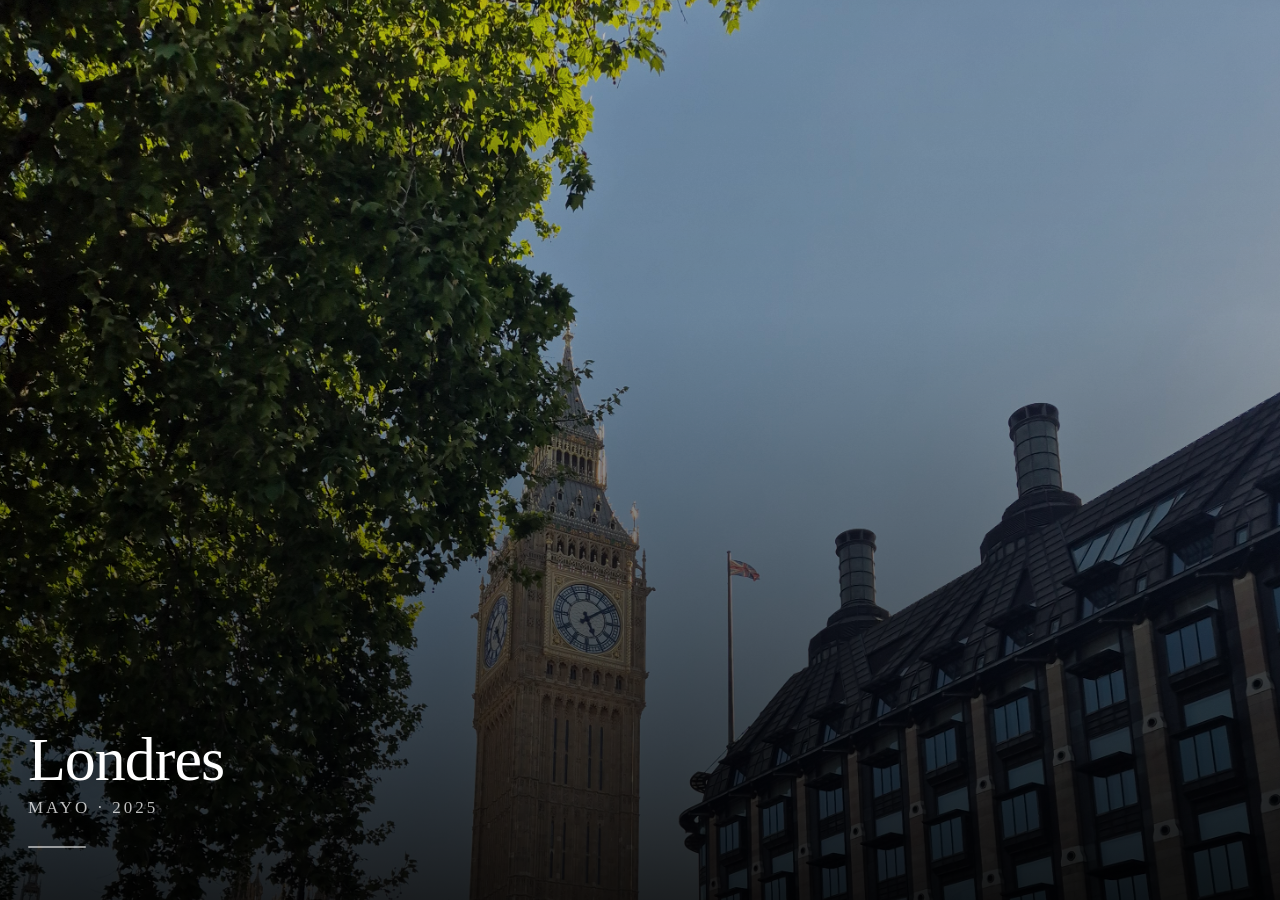
==== index.html @ ebcf185a "002" ====
<!DOCTYPE html>
<html lang="es">
<head>
    <meta charset="UTF-8">
    <meta name="viewport" content="width=device-width, initial-scale=1.0">
    <title>Atlas Memories</title>

    <link rel="stylesheet" href="style.css">

<meta name="theme-color" content="#000000">
<meta name="color-scheme" content="dark">
<meta name="apple-mobile-web-app-capable" content="yes">
<meta name="apple-mobile-web-app-status-bar-style" content="black-translucent">
</head>
<body>

    <main id="app">

        <section id="cover">

            <img id="cover-image"
                 src="cities/london/cover.jpg"
                 alt="Londres">

            <div id="overlay">

                <h1>Londres</h1>

                <p>MAYO · 2025</p>

            </div>

        </section>

    </main>

<script src="app.js"></script>

</body>
</html>
---- style.css ----
@import url('https://fonts.googleapis.com/css2?family=Manrope:wght@300;400;600&display=swap');

*{
    margin:0;
    padding:0;
    box-sizing:border-box;
    -webkit-tap-highlight-color:transparent;
}

html,
body{

    width:100%;
    height:100%;

    margin:0;
    padding:0;

    background:#000 !important;

    color-scheme:dark;

    overflow:hidden;

}
body{
    color:#fff;
}

#app{
    width:100%;
    height:100vh;
}

#cover{
    position:relative;
    width:100%;
    height:100%;
    overflow:hidden;
    background:#000;
}

#cover-image{
    position:absolute;
    inset:0;

    width:100%;
    height:100%;

    object-fit:cover;
    object-position:center top;

    filter:
        brightness(.72)
        contrast(1.08)
        saturate(.92);

    transform:scale(1.03);
}

#overlay{

    position:absolute;
    inset:0;

    display:flex;
    flex-direction:column;
    justify-content:flex-end;

    padding:
        0
        28px
        calc(env(safe-area-inset-bottom,0px) + 52px)
        28px;

    background:
    linear-gradient(
        to top,
        rgba(0,0,0,.82) 0%,
        rgba(0,0,0,.35) 40%,
        rgba(0,0,0,.08) 65%,
        rgba(0,0,0,0) 100%
    );
}

h1{

    font-size:clamp(40px,9vw,62px);

    font-weight:300;

    letter-spacing:-1px;

    line-height:1;

    margin-bottom:8px;

    text-shadow:0 2px 18px rgba(0,0,0,.35);

}

p{

    font-size:17px;

    font-weight:400;

    letter-spacing:3px;

    text-transform:uppercase;

    color:rgba(255,255,255,.75);

}

#overlay::after{

    content:"";

    width:58px;

    height:2px;

    margin-top:28px;

    background:rgba(255,255,255,.55);

    border-radius:50px;

}
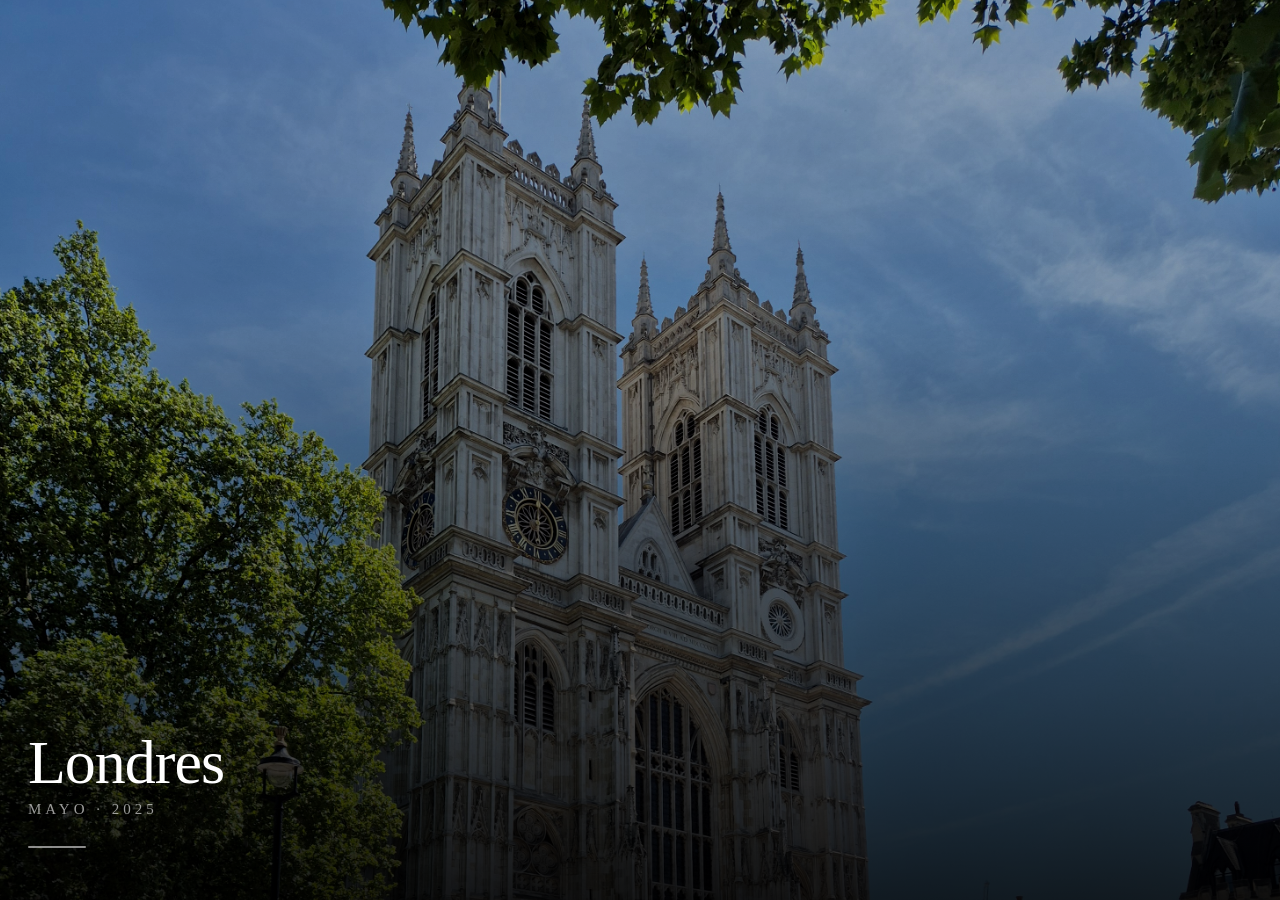
==== commit 08224216: "0.3" ====
--- a/index.html
+++ b/index.html
@@ -18,9 +18,9 @@
 
         <section id="cover">
 
-            <img id="cover-image"
-                 src="cities/london/cover.jpg"
-                 alt="Londres">
+           <img id="cover-image"
+     src=""
+     alt="Londres">
 
             <div id="overlay">
 
@@ -32,6 +32,9 @@
 
         </section>
 
+<section id="gallery">
+
+</section>
     </main>
 
 <script src="app.js"></script>
--- a/style.css
+++ b/style.css
@@ -127,4 +127,124 @@
 
     border-radius:50px;
 
+}
+
+/* ===========================
+   ANIMACIONES
+=========================== */
+
+#cover-image{
+    animation: fotoEntrada 900ms ease-out;
+}
+
+#overlay h1{
+
+    opacity:0;
+    transform:translateY(18px);
+
+    animation:
+        tituloEntrada .8s cubic-bezier(.22,.61,.36,1) forwards;
+
+    animation-delay:1.2s;
+
+}
+
+#overlay p{
+
+    font-size:15px;
+    letter-spacing:4px;
+    text-transform:uppercase;
+    font-weight:400;
+
+    color:#ffffff;
+
+    opacity:0;
+
+    animation:fechaEntrada 1s ease forwards;
+    animation-delay:2.3s;
+
+}
+
+@keyframes fotoEntrada{
+
+    from{
+
+        opacity:0;
+        transform:scale(1.08);
+
+    }
+
+    to{
+
+        opacity:1;
+        transform:scale(1.03);
+
+    }
+
+}
+
+@keyframes tituloEntrada{
+
+    from{
+
+        opacity:0;
+        transform:translateY(18px);
+
+    }
+
+    to{
+
+        opacity:1;
+        transform:translateY(0);
+
+    }
+
+}
+
+@keyframes fechaEntrada{
+
+    from{
+        opacity:0;
+    }
+
+    to{
+        opacity:.60;
+    }
+
+}
+
+#photo1{
+
+    position:absolute;
+    inset:0;
+
+    background:#000;
+
+    transform:translateY(100%);
+
+    transition:transform .7s cubic-bezier(.22,.61,.36,1);
+
+}
+
+#photo1 img{
+
+    width:100%;
+    height:100%;
+
+    object-fit:cover;
+
+}
+
+body.open #cover{
+
+    transform:translateY(-100%);
+
+    transition:transform .7s cubic-bezier(.22,.61,.36,1);
+
+}
+
+body.open #photo1{
+
+    transform:translateY(0);
+
 }
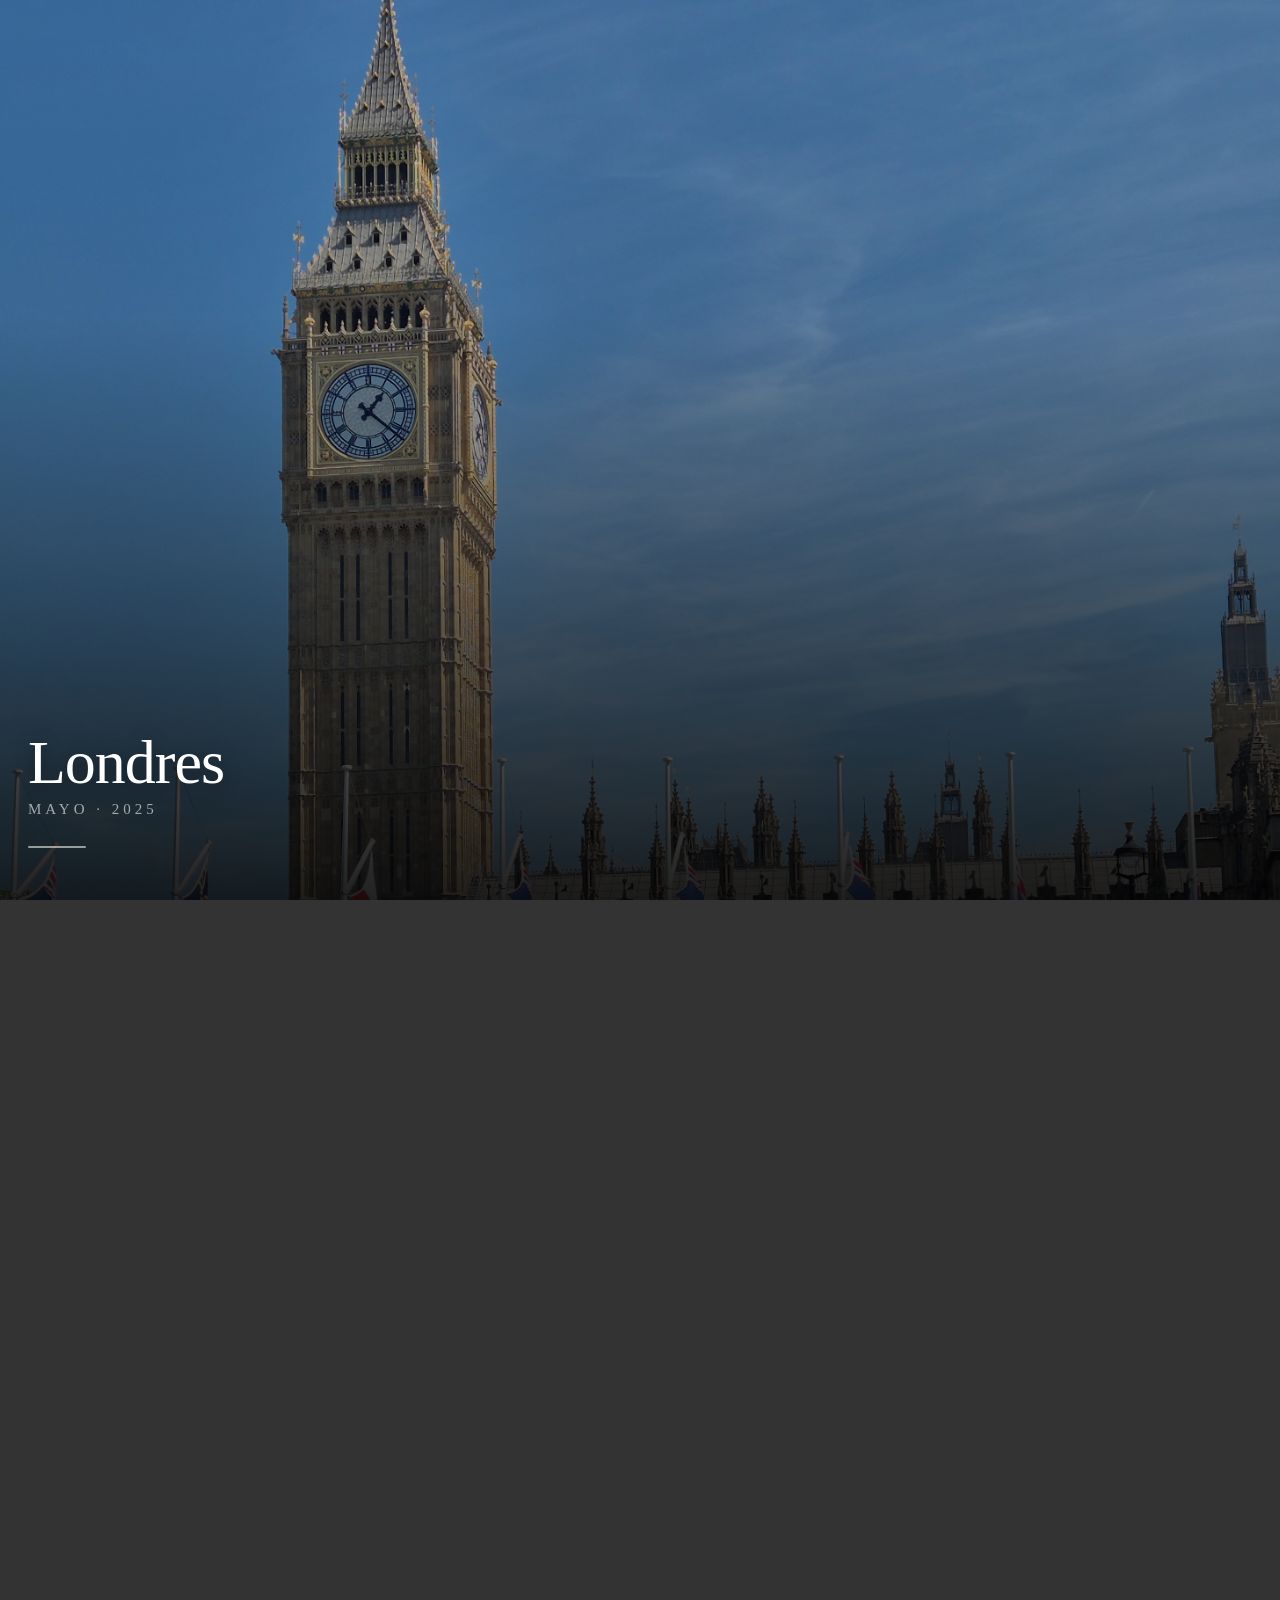
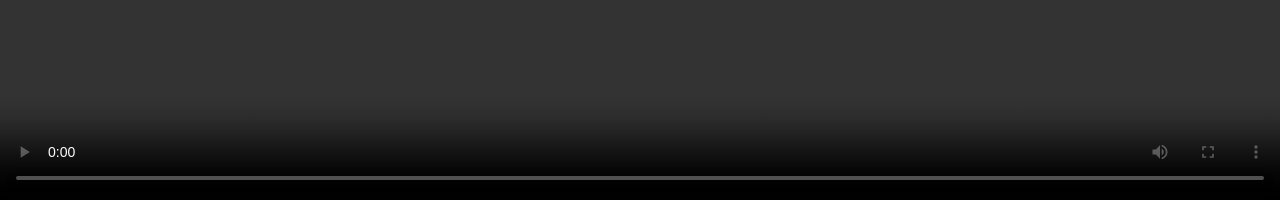
==== commit dbe4e219: "00.04" ====
--- a/index.html
+++ b/index.html
@@ -32,9 +32,7 @@
 
         </section>
 
-<section id="gallery">
-
-</section>
+<section id="gallery"></section>
     </main>
 
 <script src="app.js"></script>
--- a/style.css
+++ b/style.css
@@ -213,20 +213,49 @@
 
 }
 
-#photo1{
+
+body.open #cover{
+
+    transform:translateY(-100%);
+
+    transition:transform .7s cubic-bezier(.22,.61,.36,1);
+
+}
+
+
+
+#gallery{
 
     position:absolute;
-    inset:0;
+    top:0;
+    left:0;
+
+    width:100%;
+    height:100%;
 
     background:#000;
 
     transform:translateY(100%);
 
+    overflow-y:auto;
+
+    scroll-snap-type:y mandatory;
+
     transition:transform .7s cubic-bezier(.22,.61,.36,1);
 
 }
 
-#photo1 img{
+.slide{
+
+    width:100vw;
+    height:100vh;
+
+    background:#000;
+
+}
+
+.slide img,
+.slide video{
 
     width:100%;
     height:100%;
@@ -235,16 +264,36 @@
 
 }
 
+.slide{
+
+    width:100vw;
+    height:100vh;
+
+    scroll-snap-align:start;
+
+    background:#000;
+
+}
+
+.slide img,
+.slide video{
+
+    width:100%;
+    height:100%;
+
+    object-fit:cover;
+
+}
+
 body.open #cover{
 
     transform:translateY(-100%);
-
     transition:transform .7s cubic-bezier(.22,.61,.36,1);
 
 }
 
-body.open #photo1{
-
-    transform:translateY(0);
+body.open #gallery{
+
+    transform:translateY(-100%);
 
 }
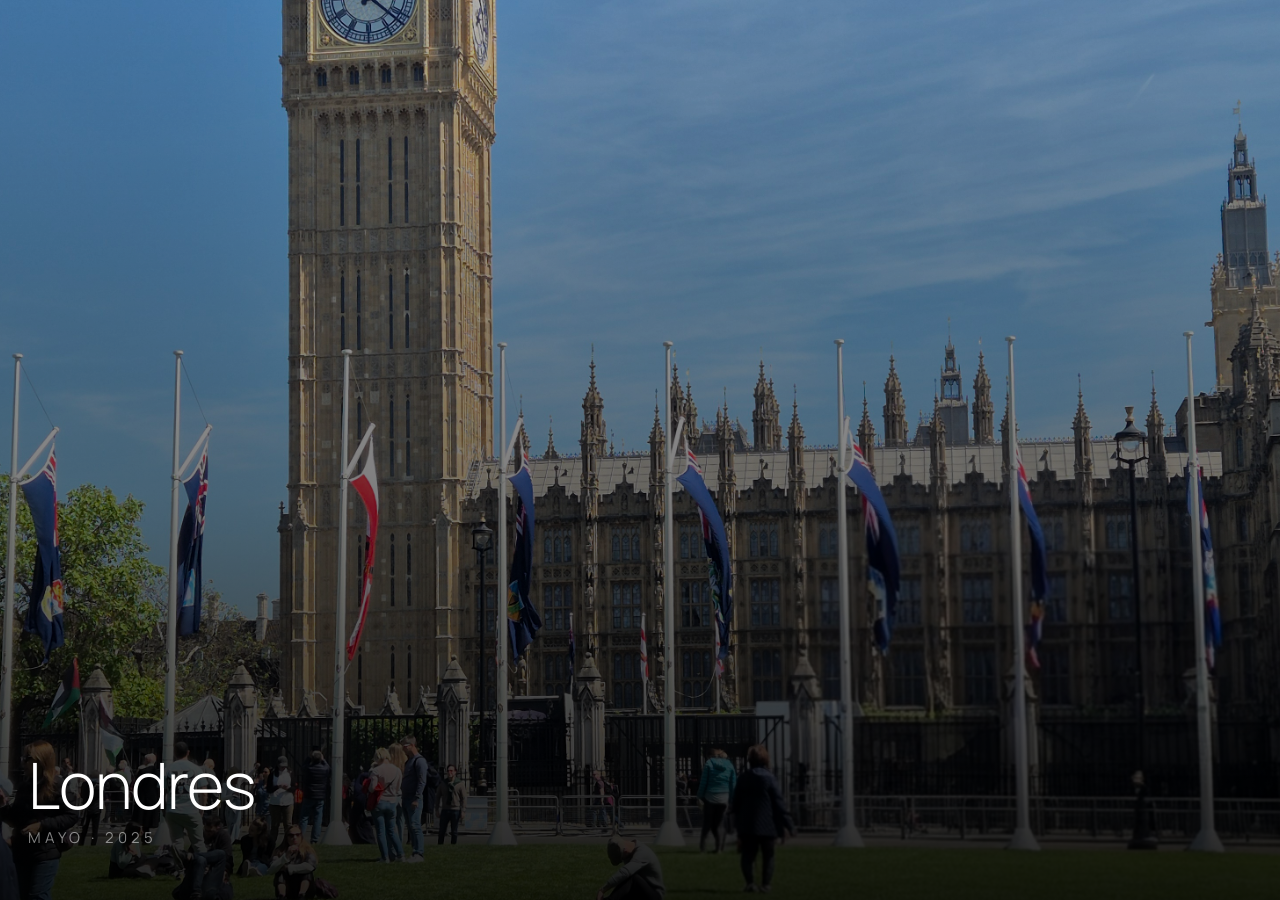
==== commit 673d1ef7: "0.5" ====
--- a/index.html
+++ b/index.html
@@ -1,41 +1,73 @@
 <!DOCTYPE html>
 <html lang="es">
+
 <head>
+
     <meta charset="UTF-8">
-    <meta name="viewport" content="width=device-width, initial-scale=1.0">
+
+    <meta name="viewport"
+          content="width=device-width, initial-scale=1.0, viewport-fit=cover">
+
     <title>Atlas Memories</title>
+
+    <meta name="theme-color" content="#000000">
+    <meta name="color-scheme" content="dark">
+
+    <meta name="apple-mobile-web-app-capable" content="yes">
+    <meta name="apple-mobile-web-app-status-bar-style"
+          content="black-translucent">
 
     <link rel="stylesheet" href="style.css">
 
-<meta name="theme-color" content="#000000">
-<meta name="color-scheme" content="dark">
-<meta name="apple-mobile-web-app-capable" content="yes">
-<meta name="apple-mobile-web-app-status-bar-style" content="black-translucent">
 </head>
+
 <body>
 
     <main id="app">
 
+        <!-- ==========================
+             PORTADA
+        =========================== -->
+
         <section id="cover">
 
-           <img id="cover-image"
-     src=""
-     alt="Londres">
+            <img
+                id="cover-image"
+                src=""
+                alt="Portada">
 
             <div id="overlay">
 
-                <h1>Londres</h1>
+                <h1 id="city-name">
+                    Londres
+                </h1>
 
-                <p>MAYO · 2025</p>
+                <p id="city-date">
+                    MAYO · 2025
+                </p>
 
             </div>
 
         </section>
 
-<section id="gallery"></section>
+        <!-- ==========================
+             RECORRIDO
+        =========================== -->
+
+        <section id="viewer">
+
+            <div id="gallery">
+
+                <!-- app.js insertará aquí todas las fotos y videos -->
+
+            </div>
+
+        </section>
+
     </main>
 
-<script src="app.js"></script>
+    <script src="app.js"></script>
 
 </body>
+
 </html>
--- a/style.css
+++ b/style.css
@@ -13,58 +13,81 @@
     width:100%;
     height:100%;
 
-    margin:0;
-    padding:0;
-
-    background:#000 !important;
-
-    color-scheme:dark;
-
-    overflow:hidden;
-
-}
+    overflow:hidden;
+
+    background:#000;
+    color:#fff;
+
+    font-family:"Manrope",sans-serif;
+
+}
+
 body{
-    color:#fff;
+
+    position:relative;
+
 }
 
 #app{
-    width:100%;
-    height:100vh;
-}
+
+    position:relative;
+
+    width:100%;
+    height:100%;
+
+    overflow:hidden;
+
+}
+
+/* ===========================
+   PORTADA
+=========================== */
 
 #cover{
-    position:relative;
-    width:100%;
-    height:100%;
-    overflow:hidden;
+
+    position:absolute;
+
+    inset:0;
+
     background:#000;
+
+    overflow:hidden;
+
+    z-index:10;
+
 }
 
 #cover-image{
-    position:absolute;
+
+    position:absolute;
+
     inset:0;
 
     width:100%;
     height:100%;
 
     object-fit:cover;
-    object-position:center top;
+    object-position:center;
+
+    transform:scale(1.03);
 
     filter:
         brightness(.72)
-        contrast(1.08)
-        saturate(.92);
-
-    transform:scale(1.03);
+        contrast(1.05)
+        saturate(.95);
+
 }
 
 #overlay{
 
     position:absolute;
+
     inset:0;
 
     display:flex;
+
     flex-direction:column;
+
     justify-content:flex-end;
 
     padding:
@@ -76,56 +99,36 @@
     background:
     linear-gradient(
         to top,
-        rgba(0,0,0,.82) 0%,
-        rgba(0,0,0,.35) 40%,
-        rgba(0,0,0,.08) 65%,
+        rgba(0,0,0,.82),
+        rgba(0,0,0,.32) 45%,
         rgba(0,0,0,0) 100%
     );
-}
-
-h1{
-
-    font-size:clamp(40px,9vw,62px);
+
+}
+
+#city-name{
+
+    font-size:clamp(42px,9vw,64px);
 
     font-weight:300;
 
+    line-height:1;
+
     letter-spacing:-1px;
 
-    line-height:1;
-
-    margin-bottom:8px;
-
-    text-shadow:0 2px 18px rgba(0,0,0,.35);
-
-}
-
-p{
-
-    font-size:17px;
-
-    font-weight:400;
-
-    letter-spacing:3px;
+    margin-bottom:10px;
+
+}
+
+#city-date{
+
+    font-size:15px;
+
+    letter-spacing:4px;
 
     text-transform:uppercase;
 
-    color:rgba(255,255,255,.75);
-
-}
-
-#overlay::after{
-
-    content:"";
-
-    width:58px;
-
-    height:2px;
-
-    margin-top:28px;
-
-    background:rgba(255,255,255,.55);
-
-    border-radius:50px;
+    color:rgba(255,255,255,.70);
 
 }
 
@@ -134,42 +137,39 @@
 =========================== */
 
 #cover-image{
-    animation: fotoEntrada 900ms ease-out;
-}
-
-#overlay h1{
+
+    animation:coverImage .9s ease-out;
+
+}
+
+#city-name{
 
     opacity:0;
+
     transform:translateY(18px);
 
-    animation:
-        tituloEntrada .8s cubic-bezier(.22,.61,.36,1) forwards;
+    animation:titleIn .8s cubic-bezier(.22,.61,.36,1) forwards;
 
     animation-delay:1.2s;
 
 }
 
-#overlay p{
-
-    font-size:15px;
-    letter-spacing:4px;
-    text-transform:uppercase;
-    font-weight:400;
-
-    color:#ffffff;
+#city-date{
 
     opacity:0;
 
-    animation:fechaEntrada 1s ease forwards;
-    animation-delay:2.3s;
-
-}
-
-@keyframes fotoEntrada{
+    animation:dateIn .8s ease forwards;
+
+    animation-delay:2.2s;
+
+}
+
+@keyframes coverImage{
 
     from{
 
         opacity:0;
+
         transform:scale(1.08);
 
     }
@@ -177,123 +177,142 @@
     to{
 
         opacity:1;
+
         transform:scale(1.03);
 
     }
 
 }
 
-@keyframes tituloEntrada{
-
-    from{
-
-        opacity:0;
-        transform:translateY(18px);
+@keyframes titleIn{
+
+    to{
+
+        opacity:1;
+
+        transform:translateY(0);
 
     }
 
+}
+
+@keyframes dateIn{
+
     to{
 
-        opacity:1;
-        transform:translateY(0);
+        opacity:.7;
 
     }
 
 }
 
-@keyframes fechaEntrada{
-
-    from{
-        opacity:0;
-    }
-
-    to{
-        opacity:.60;
-    }
-
-}
-
-
-body.open #cover{
-
-    transform:translateY(-100%);
-
-    transition:transform .7s cubic-bezier(.22,.61,.36,1);
-
-}
-
-
+/* ===========================
+   VISOR
+=========================== */
+
+#viewer{
+
+    position:absolute;
+
+    inset:0;
+
+    background:#000;
+
+    z-index:1;
+
+    overflow:hidden;
+
+}
+
+/* ===========================
+   GALERÍA
+=========================== */
 
 #gallery{
 
-    position:absolute;
-    top:0;
-    left:0;
-
-    width:100%;
-    height:100%;
-
-    background:#000;
-
-    transform:translateY(100%);
-
-    overflow-y:auto;
-
-    scroll-snap-type:y mandatory;
-
-    transition:transform .7s cubic-bezier(.22,.61,.36,1);
-
-}
+    width:100%;
+    height:100%;
+
+    display:flex;
+
+    flex-direction:row;
+
+    overflow-x:auto;
+    overflow-y:hidden;
+
+    scroll-snap-type:x mandatory;
+
+    scroll-behavior:smooth;
+
+    -webkit-overflow-scrolling:touch;
+
+    scrollbar-width:none;
+
+}
+
+#gallery::-webkit-scrollbar{
+
+    display:none;
+
+}
+
+/* ===========================
+   SLIDES
+=========================== */
 
 .slide{
+
+    flex:0 0 100%;
 
     width:100vw;
     height:100vh;
 
+    position:relative;
+
+    scroll-snap-align:start;
+
     background:#000;
+
+    overflow:hidden;
 
 }
 
 .slide img,
 .slide video{
 
+    position:absolute;
+
+    inset:0;
+
     width:100%;
     height:100%;
 
     object-fit:cover;
 
-}
-
-.slide{
-
-    width:100vw;
-    height:100vh;
-
-    scroll-snap-align:start;
-
-    background:#000;
-
-}
-
-.slide img,
-.slide video{
-
-    width:100%;
-    height:100%;
-
-    object-fit:cover;
-
-}
-
-body.open #cover{
+    user-select:none;
+
+    -webkit-user-drag:none;
+
+}
+
+/* ===========================
+   PORTADA ABIERTA
+=========================== */
+
+body.viewer #cover{
 
     transform:translateY(-100%);
-    transition:transform .7s cubic-bezier(.22,.61,.36,1);
-
-}
-
-body.open #gallery{
-
-    transform:translateY(-100%);
-
-}+
+    transition:transform .65s cubic-bezier(.22,.61,.36,1);
+
+}
+
+/* ===========================
+   UTILIDADES
+=========================== */
+
+.hidden{
+
+    display:none !important;
+
+}
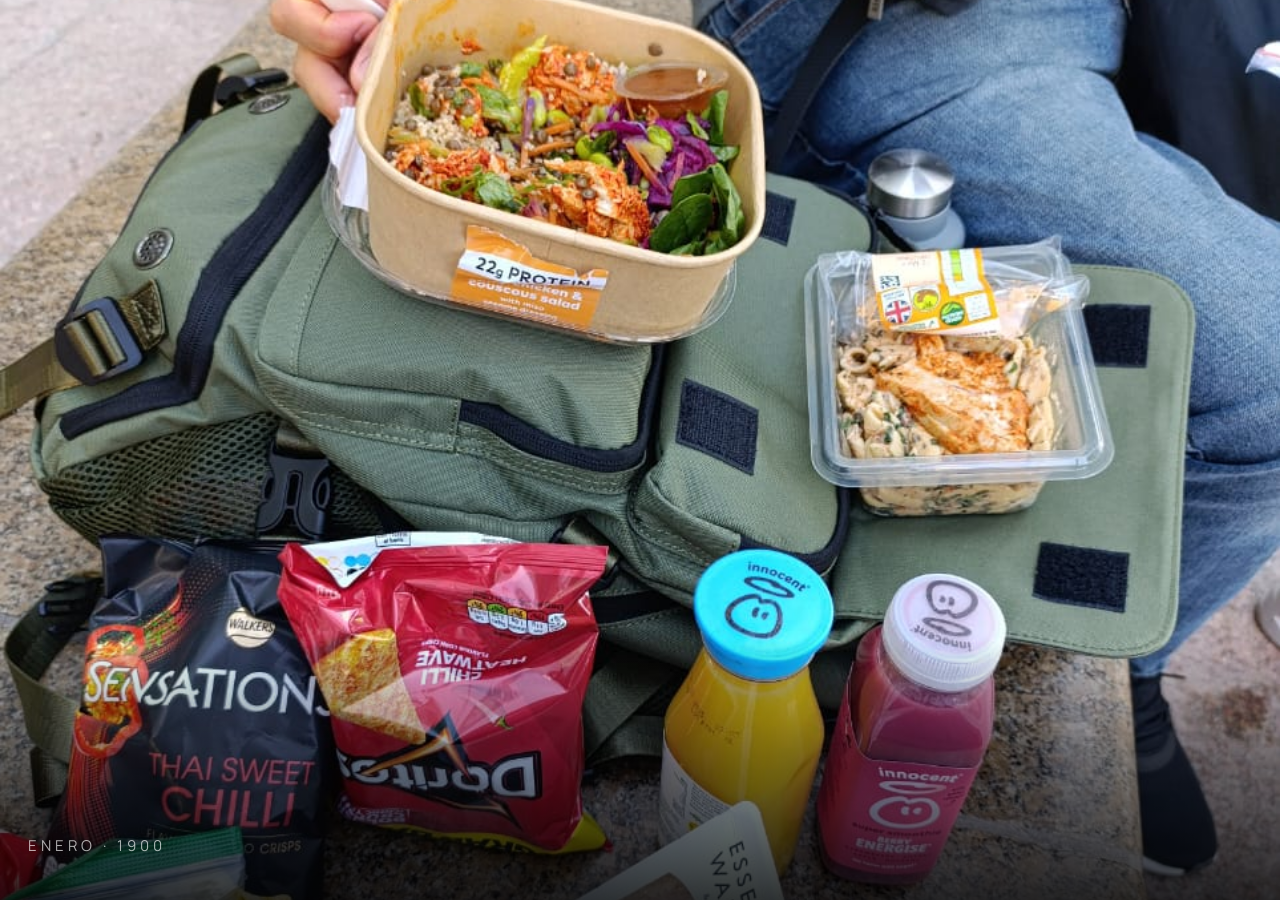
==== commit 089b3f91: "20" ====
--- a/index.html
+++ b/index.html
@@ -11,60 +11,23 @@
     <title>Atlas Memories</title>
 
     <meta name="theme-color" content="#000000">
+
     <meta name="color-scheme" content="dark">
 
-    <meta name="apple-mobile-web-app-capable" content="yes">
+    <meta name="apple-mobile-web-app-capable"
+          content="yes">
+
     <meta name="apple-mobile-web-app-status-bar-style"
           content="black-translucent">
 
-    <link rel="stylesheet" href="style.css">
+    <link rel="stylesheet"
+          href="style.css">
 
 </head>
 
 <body>
 
-    <main id="app">
-
-        <!-- ==========================
-             PORTADA
-        =========================== -->
-
-        <section id="cover">
-
-            <img
-                id="cover-image"
-                src=""
-                alt="Portada">
-
-            <div id="overlay">
-
-                <h1 id="city-name">
-                    Londres
-                </h1>
-
-                <p id="city-date">
-                    MAYO · 2025
-                </p>
-
-            </div>
-
-        </section>
-
-        <!-- ==========================
-             RECORRIDO
-        =========================== -->
-
-        <section id="viewer">
-
-            <div id="gallery">
-
-                <!-- app.js insertará aquí todas las fotos y videos -->
-
-            </div>
-
-        </section>
-
-    </main>
+    <div id="app"></div>
 
     <script src="app.js"></script>
 
--- a/style.css
+++ b/style.css
@@ -1,4 +1,8 @@
 @import url('https://fonts.googleapis.com/css2?family=Manrope:wght@300;400;600&display=swap');
+
+/* ===========================================================
+   RESET
+=========================================================== */
 
 *{
     margin:0;
@@ -16,303 +20,247 @@
     overflow:hidden;
 
     background:#000;
+
     color:#fff;
 
     font-family:"Manrope",sans-serif;
 
 }
 
-body{
-
-    position:relative;
-
-}
+img,
+video{
+
+    display:block;
+
+}
+
+/* ===========================================================
+   APLICACIÓN
+=========================================================== */
 
 #app{
 
-    position:relative;
+    position:fixed;
+
+    inset:0;
+
+    overflow:hidden;
+
+    background:#000;
+
+}
+
+/* ===========================================================
+   LIBRO
+=========================================================== */
+
+#book{
+
+    position:absolute;
+
+    inset:0;
+
+    overflow:hidden;
+
+}
+
+/* ===========================================================
+   PÁGINA
+=========================================================== */
+
+.page{
+
+    position:absolute;
+
+    inset:0;
+
+    display:flex;
+
+    justify-content:center;
+
+    align-items:center;
+
+    background:#000;
+
+    overflow:hidden;
+
+}
+
+/* ===========================================================
+   CONTENIDO
+=========================================================== */
+
+.page img,
+.page video{
+
+    position:absolute;
+
+    inset:0;
 
     width:100%;
+
     height:100%;
 
-    overflow:hidden;
-
-}
-
-/* ===========================
-   PORTADA
-=========================== */
-
-#cover{
-
-    position:absolute;
-
-    inset:0;
-
-    background:#000;
-
-    overflow:hidden;
+    object-fit:cover;
+
+}
+
+/* ===========================================================
+   INFORMACIÓN
+=========================================================== */
+
+.info{
+
+    position:absolute;
+
+    left:28px;
+
+    right:28px;
+
+    bottom:calc(env(safe-area-inset-bottom,0px) + 44px);
+
+    display:flex;
+
+    flex-direction:column;
+
+    gap:8px;
 
     z-index:10;
 
 }
 
-#cover-image{
-
-    position:absolute;
-
-    inset:0;
-
-    width:100%;
-    height:100%;
-
-    object-fit:cover;
-    object-position:center;
-
-    transform:scale(1.03);
-
-    filter:
-        brightness(.72)
-        contrast(1.05)
-        saturate(.95);
-
-}
-
-#overlay{
-
-    position:absolute;
-
-    inset:0;
-
-    display:flex;
-
-    flex-direction:column;
-
-    justify-content:flex-end;
-
-    padding:
-        0
-        28px
-        calc(env(safe-area-inset-bottom,0px) + 52px)
-        28px;
+/* ===========================================================
+   TÍTULO
+=========================================================== */
+
+.title{
+
+    font-size:clamp(40px,9vw,62px);
+
+    font-weight:300;
+
+    line-height:1;
+
+    letter-spacing:-1px;
+
+    text-shadow:0 2px 16px rgba(0,0,0,.35);
+
+}
+
+/* ===========================================================
+   UBICACIÓN
+=========================================================== */
+
+.location{
+
+    font-size:20px;
+
+    font-weight:400;
+
+    color:rgba(255,255,255,.90);
+
+}
+
+/* ===========================================================
+   FECHA
+=========================================================== */
+
+.date{
+
+    margin-top:4px;
+
+    font-size:15px;
+
+    font-weight:400;
+
+    letter-spacing:4px;
+
+    text-transform:uppercase;
+
+    color:rgba(255,255,255,.65);
+
+}
+
+/* ===========================================================
+   DEGRADADO
+=========================================================== */
+
+.info::before{
+
+    content:"";
+
+    position:absolute;
+
+    left:-28px;
+
+    right:-28px;
+
+    bottom:-44px;
+
+    height:260px;
+
+    z-index:-1;
 
     background:
-    linear-gradient(
-        to top,
-        rgba(0,0,0,.82),
-        rgba(0,0,0,.32) 45%,
-        rgba(0,0,0,0) 100%
-    );
-
-}
-
-#city-name{
-
-    font-size:clamp(42px,9vw,64px);
-
-    font-weight:300;
-
-    line-height:1;
-
-    letter-spacing:-1px;
-
-    margin-bottom:10px;
-
-}
-
-#city-date{
-
-    font-size:15px;
-
-    letter-spacing:4px;
-
-    text-transform:uppercase;
-
-    color:rgba(255,255,255,.70);
-
-}
-
-/* ===========================
-   ANIMACIONES
-=========================== */
-
-#cover-image{
-
-    animation:coverImage .9s ease-out;
-
-}
-
-#city-name{
-
-    opacity:0;
-
-    transform:translateY(18px);
-
-    animation:titleIn .8s cubic-bezier(.22,.61,.36,1) forwards;
-
-    animation-delay:1.2s;
-
-}
-
-#city-date{
-
-    opacity:0;
-
-    animation:dateIn .8s ease forwards;
-
-    animation-delay:2.2s;
-
-}
-
-@keyframes coverImage{
+
+        linear-gradient(
+
+            to top,
+
+            rgba(0,0,0,.80),
+
+            rgba(0,0,0,.45),
+
+            rgba(0,0,0,0)
+
+        );
+
+}
+
+/* ===========================================================
+   FADE
+=========================================================== */
+
+.fade-in{
+
+    animation:fadeIn .8s ease forwards;
+
+}
+
+.fade-out{
+
+    animation:fadeOut .8s ease forwards;
+
+}
+
+@keyframes fadeIn{
 
     from{
 
         opacity:0;
 
-        transform:scale(1.08);
-
     }
 
     to{
 
         opacity:1;
 
-        transform:scale(1.03);
-
-    }
-
-}
-
-@keyframes titleIn{
+    }
+
+}
+
+@keyframes fadeOut{
+
+    from{
+
+        opacity:1;
+
+    }
 
     to{
 
-        opacity:1;
-
-        transform:translateY(0);
-
-    }
-
-}
-
-@keyframes dateIn{
-
-    to{
-
-        opacity:.7;
-
-    }
-
-}
-
-/* ===========================
-   VISOR
-=========================== */
-
-#viewer{
-
-    position:absolute;
-
-    inset:0;
-
-    background:#000;
-
-    z-index:1;
-
-    overflow:hidden;
-
-}
-
-/* ===========================
-   GALERÍA
-=========================== */
-
-#gallery{
-
-    width:100%;
-    height:100%;
-
-    display:flex;
-
-    flex-direction:row;
-
-    overflow-x:auto;
-    overflow-y:hidden;
-
-    scroll-snap-type:x mandatory;
-
-    scroll-behavior:smooth;
-
-    -webkit-overflow-scrolling:touch;
-
-    scrollbar-width:none;
-
-}
-
-#gallery::-webkit-scrollbar{
-
-    display:none;
-
-}
-
-/* ===========================
-   SLIDES
-=========================== */
-
-.slide{
-
-    flex:0 0 100%;
-
-    width:100vw;
-    height:100vh;
-
-    position:relative;
-
-    scroll-snap-align:start;
-
-    background:#000;
-
-    overflow:hidden;
-
-}
-
-.slide img,
-.slide video{
-
-    position:absolute;
-
-    inset:0;
-
-    width:100%;
-    height:100%;
-
-    object-fit:cover;
-
-    user-select:none;
-
-    -webkit-user-drag:none;
-
-}
-
-/* ===========================
-   PORTADA ABIERTA
-=========================== */
-
-body.viewer #cover{
-
-    transform:translateY(-100%);
-
-    transition:transform .65s cubic-bezier(.22,.61,.36,1);
-
-}
-
-/* ===========================
-   UTILIDADES
-=========================== */
-
-.hidden{
-
-    display:none !important;
-
-}
+        opacity:0;
+
+    }
+
+}
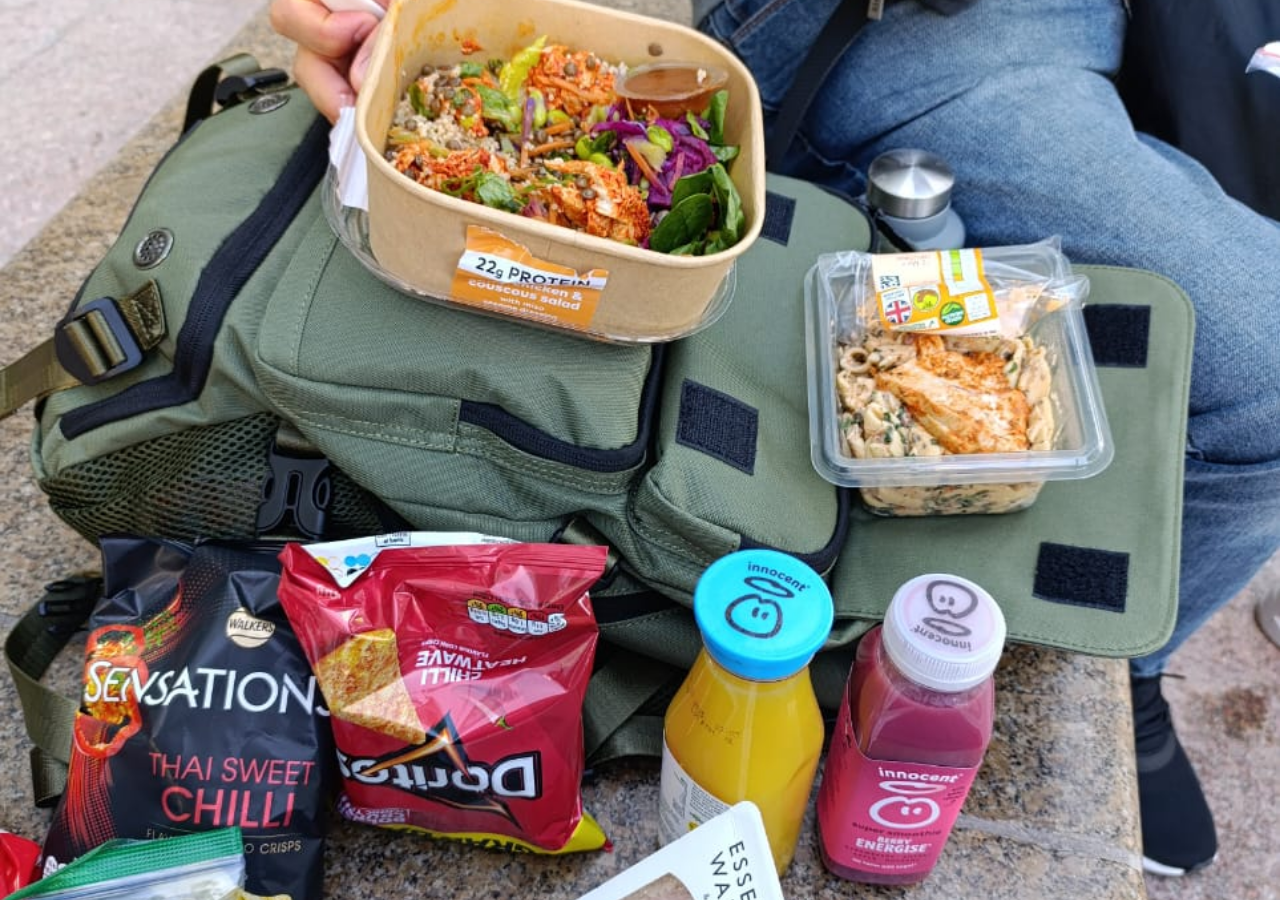
==== commit 4d8ba9a8: "update4" ====
--- a/index.html
+++ b/index.html
@@ -5,29 +5,69 @@
 
     <meta charset="UTF-8">
 
-    <meta name="viewport"
-          content="width=device-width, initial-scale=1.0, viewport-fit=cover">
+    <meta
+        name="viewport"
+        content="width=device-width, initial-scale=1.0, viewport-fit=cover">
 
     <title>Atlas Memories</title>
 
-    <meta name="theme-color" content="#000000">
+    <meta
+        name="theme-color"
+        content="#000000">
 
-    <meta name="color-scheme" content="dark">
+    <meta
+        name="color-scheme"
+        content="dark">
 
-    <meta name="apple-mobile-web-app-capable"
-          content="yes">
+    <meta
+        name="apple-mobile-web-app-capable"
+        content="yes">
 
-    <meta name="apple-mobile-web-app-status-bar-style"
-          content="black-translucent">
+    <meta
+        name="apple-mobile-web-app-status-bar-style"
+        content="black-translucent">
 
-    <link rel="stylesheet"
-          href="style.css">
+    <link
+        rel="stylesheet"
+        href="style.css">
 
 </head>
 
 <body>
 
-    <div id="app"></div>
+    <main id="app">
+
+        <section id="book">
+
+            <!-- Página visible -->
+
+            <article id="page">
+
+                <div id="media"></div>
+
+                <div id="overlay">
+
+                    <h1 id="title"></h1>
+
+                    <p id="location"></p>
+
+                    <p id="date"></p>
+
+                </div>
+
+            </article>
+
+            <!-- Precarga de la siguiente imagen -->
+
+            <div id="preload" hidden></div>
+
+            <!-- Fade de apertura y cierre -->
+
+            <div id="fade"></div>
+
+        </section>
+
+    </main>
 
     <script src="app.js"></script>
 
--- a/style.css
+++ b/style.css
@@ -1,14 +1,17 @@
-@import url('https://fonts.googleapis.com/css2?family=Manrope:wght@300;400;600&display=swap');
-
-/* ===========================================================
+@import url("https://fonts.googleapis.com/css2?family=Manrope:wght@300;400;600&display=swap");
+
+/* ==========================================================
    RESET
-=========================================================== */
+========================================================== */
 
 *{
+
     margin:0;
     padding:0;
     box-sizing:border-box;
+
     -webkit-tap-highlight-color:transparent;
+
 }
 
 html,
@@ -25,242 +28,352 @@
 
     font-family:"Manrope",sans-serif;
 
-}
+    color-scheme:dark;
+
+}
+
+/* ==========================================================
+   APP
+========================================================== */
+
+#app{
+
+    width:100vw;
+    height:100vh;
+
+    background:#000;
+
+}
+
+/* ==========================================================
+   LIBRO
+========================================================== */
+
+#book{
+
+    position:relative;
+
+    width:100%;
+    height:100%;
+
+    overflow:hidden;
+
+}
+
+/* ==========================================================
+   PÁGINA
+========================================================== */
+
+#page{
+
+    position:absolute;
+
+    inset:0;
+
+    background:#000;
+
+}
+
+/* ==========================================================
+   CONTENIDO
+========================================================== */
+
+#media{
+
+    position:absolute;
+
+    inset:0;
+
+    background:#000;
+
+}
+
+/* ==========================================================
+   FOTO / VIDEO
+========================================================== */
+
+#media img,
+#media video{
+
+    position:absolute;
+
+    inset:0;
+
+    width:100%;
+    height:100%;
+
+    object-fit:cover;
+
+    object-position:center center;
+
+    user-select:none;
+
+    -webkit-user-drag:none;
+
+}
+
+/* ==========================================================
+   OVERLAY
+========================================================== */
+
+#overlay{
+
+    position:absolute;
+
+    left:0;
+    right:0;
+    bottom:0;
+
+    padding:
+
+        64px
+        28px
+        calc(env(safe-area-inset-bottom,0px) + 44px)
+        28px;
+
+    display:flex;
+
+    flex-direction:column;
+
+    justify-content:flex-end;
+
+    background:
+
+        linear-gradient(
+
+            to top,
+
+            rgba(0,0,0,.82) 0%,
+
+            rgba(0,0,0,.45) 35%,
+
+            rgba(0,0,0,.15) 65%,
+
+            rgba(0,0,0,0) 100%
+
+        );
+
+    pointer-events:none;
+
+}
+
+/* ==========================================================
+   TÍTULO
+========================================================== */
+
+#title{
+
+    font-size:clamp(38px,8vw,60px);
+
+    font-weight:300;
+
+    line-height:1;
+
+    letter-spacing:-1px;
+
+    margin-bottom:10px;
+
+    text-shadow:
+
+        0 2px 16px rgba(0,0,0,.45);
+
+}
+
+/* ==========================================================
+   UBICACIÓN
+========================================================== */
+
+#location{
+
+    font-size:18px;
+
+    font-weight:400;
+
+    opacity:.90;
+
+    margin-bottom:8px;
+
+}
+
+/* ==========================================================
+   FECHA
+========================================================== */
+
+#date{
+
+    font-size:15px;
+
+    letter-spacing:4px;
+
+    text-transform:uppercase;
+
+    opacity:.70;
+
+}
+
+/* ==========================================================
+   PRELOAD
+========================================================== */
+
+#preload{
+
+    position:absolute;
+
+    inset:0;
+
+    visibility:hidden;
+
+    pointer-events:none;
+
+}
+
+/* ==========================================================
+   FADE
+========================================================== */
+
+#fade{
+
+    position:absolute;
+
+    inset:0;
+
+    background:#000;
+
+    opacity:1;
+
+    pointer-events:none;
+
+    transition:opacity .65s ease;
+
+    z-index:999;
+
+}
+
+body.ready #fade{
+
+    opacity:0;
+
+}
+
+/* ==========================================================
+   TRANSICIONES
+========================================================== */
+
+#page{
+
+    opacity:1;
+
+    transform:translateX(0);
+
+    transition:
+
+        opacity .30s ease,
+
+        transform .30s ease;
+
+}
+
+#page.next{
+
+    transform:translateX(-32px);
+
+    opacity:0;
+
+}
+
+#page.prev{
+
+    transform:translateX(32px);
+
+    opacity:0;
+
+}
+
+/* ==========================================================
+   RENDIMIENTO
+========================================================== */
+
+#page,
+#media,
+#media img,
+#media video{
+
+    will-change:
+
+        transform,
+        opacity;
+
+    backface-visibility:hidden;
+
+    transform:translateZ(0);
+
+}
+
+/* ==========================================================
+   TEXTO VACÍO
+========================================================== */
+
+#title:empty,
+#location:empty,
+#date:empty{
+
+    display:none;
+
+}
+
+/* ==========================================================
+   INTERACCIÓN
+========================================================== */
+
+body{
+
+    touch-action:pan-y;
+
+    overscroll-behavior:none;
+
+    cursor:default;
+
+    user-select:none;
+
+}
+
+/* ==========================================================
+   MEDIA
+========================================================== */
 
 img,
 video{
 
     display:block;
 
-}
-
-/* ===========================================================
-   APLICACIÓN
-=========================================================== */
-
-#app{
-
-    position:fixed;
-
-    inset:0;
-
-    overflow:hidden;
-
-    background:#000;
-
-}
-
-/* ===========================================================
-   LIBRO
-=========================================================== */
-
-#book{
-
-    position:absolute;
-
-    inset:0;
-
-    overflow:hidden;
-
-}
-
-/* ===========================================================
-   PÁGINA
-=========================================================== */
-
-.page{
-
-    position:absolute;
-
-    inset:0;
-
-    display:flex;
-
-    justify-content:center;
-
-    align-items:center;
-
-    background:#000;
-
-    overflow:hidden;
-
-}
-
-/* ===========================================================
-   CONTENIDO
-=========================================================== */
-
-.page img,
-.page video{
-
-    position:absolute;
-
-    inset:0;
-
-    width:100%;
-
-    height:100%;
-
-    object-fit:cover;
-
-}
-
-/* ===========================================================
-   INFORMACIÓN
-=========================================================== */
-
-.info{
-
-    position:absolute;
-
-    left:28px;
-
-    right:28px;
-
-    bottom:calc(env(safe-area-inset-bottom,0px) + 44px);
-
-    display:flex;
-
-    flex-direction:column;
-
-    gap:8px;
+    max-width:none;
+
+    border:0;
+
+}
+
+/* ==========================================================
+   CAPAS
+========================================================== */
+
+#media{
+
+    z-index:1;
+
+}
+
+#overlay{
 
     z-index:10;
 
 }
 
-/* ===========================================================
-   TÍTULO
-=========================================================== */
-
-.title{
-
-    font-size:clamp(40px,9vw,62px);
-
-    font-weight:300;
-
-    line-height:1;
-
-    letter-spacing:-1px;
-
-    text-shadow:0 2px 16px rgba(0,0,0,.35);
-
-}
-
-/* ===========================================================
-   UBICACIÓN
-=========================================================== */
-
-.location{
-
-    font-size:20px;
-
-    font-weight:400;
-
-    color:rgba(255,255,255,.90);
-
-}
-
-/* ===========================================================
-   FECHA
-=========================================================== */
-
-.date{
-
-    margin-top:4px;
-
-    font-size:15px;
-
-    font-weight:400;
-
-    letter-spacing:4px;
-
-    text-transform:uppercase;
-
-    color:rgba(255,255,255,.65);
-
-}
-
-/* ===========================================================
-   DEGRADADO
-=========================================================== */
-
-.info::before{
-
-    content:"";
-
-    position:absolute;
-
-    left:-28px;
-
-    right:-28px;
-
-    bottom:-44px;
-
-    height:260px;
-
-    z-index:-1;
-
-    background:
-
-        linear-gradient(
-
-            to top,
-
-            rgba(0,0,0,.80),
-
-            rgba(0,0,0,.45),
-
-            rgba(0,0,0,0)
-
-        );
-
-}
-
-/* ===========================================================
-   FADE
-=========================================================== */
-
-.fade-in{
-
-    animation:fadeIn .8s ease forwards;
-
-}
-
-.fade-out{
-
-    animation:fadeOut .8s ease forwards;
-
-}
-
-@keyframes fadeIn{
-
-    from{
-
-        opacity:0;
-
-    }
-
-    to{
-
-        opacity:1;
-
-    }
-
-}
-
-@keyframes fadeOut{
-
-    from{
-
-        opacity:1;
-
-    }
-
-    to{
-
-        opacity:0;
-
-    }
-
-}+#fade{
+
+    z-index:100;
+
+}
+
+/* ==========================================================
+   FIN
+========================================================== */
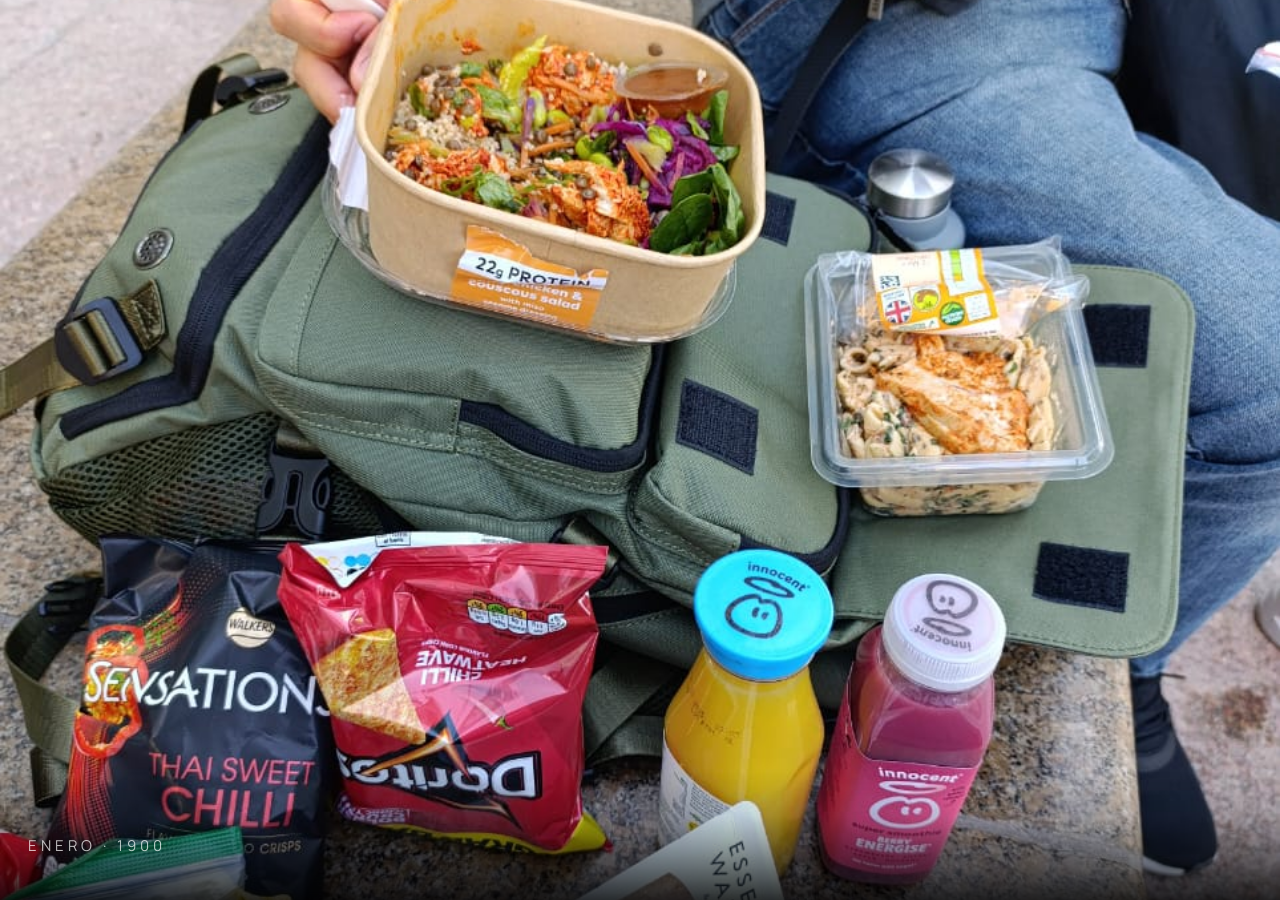
==== commit 7e165762: "0.004 wen" ====
--- a/index.html
+++ b/index.html
@@ -39,11 +39,27 @@
 
         <section id="book">
 
-            <!-- Página visible -->
-
             <article id="page">
 
-                <div id="media"></div>
+                <div id="media">
+
+                    <img
+                        id="primaryImage"
+                        draggable="false"
+                        alt="">
+
+                    <img
+                        id="secondaryImage"
+                        draggable="false"
+                        alt="">
+
+                    <video
+                        id="video"
+                        playsinline
+                        preload="metadata">
+                    </video>
+
+                </div>
 
                 <div id="overlay">
 
@@ -57,12 +73,6 @@
 
             </article>
 
-            <!-- Precarga de la siguiente imagen -->
-
-            <div id="preload" hidden></div>
-
-            <!-- Fade de apertura y cierre -->
-
             <div id="fade"></div>
 
         </section>
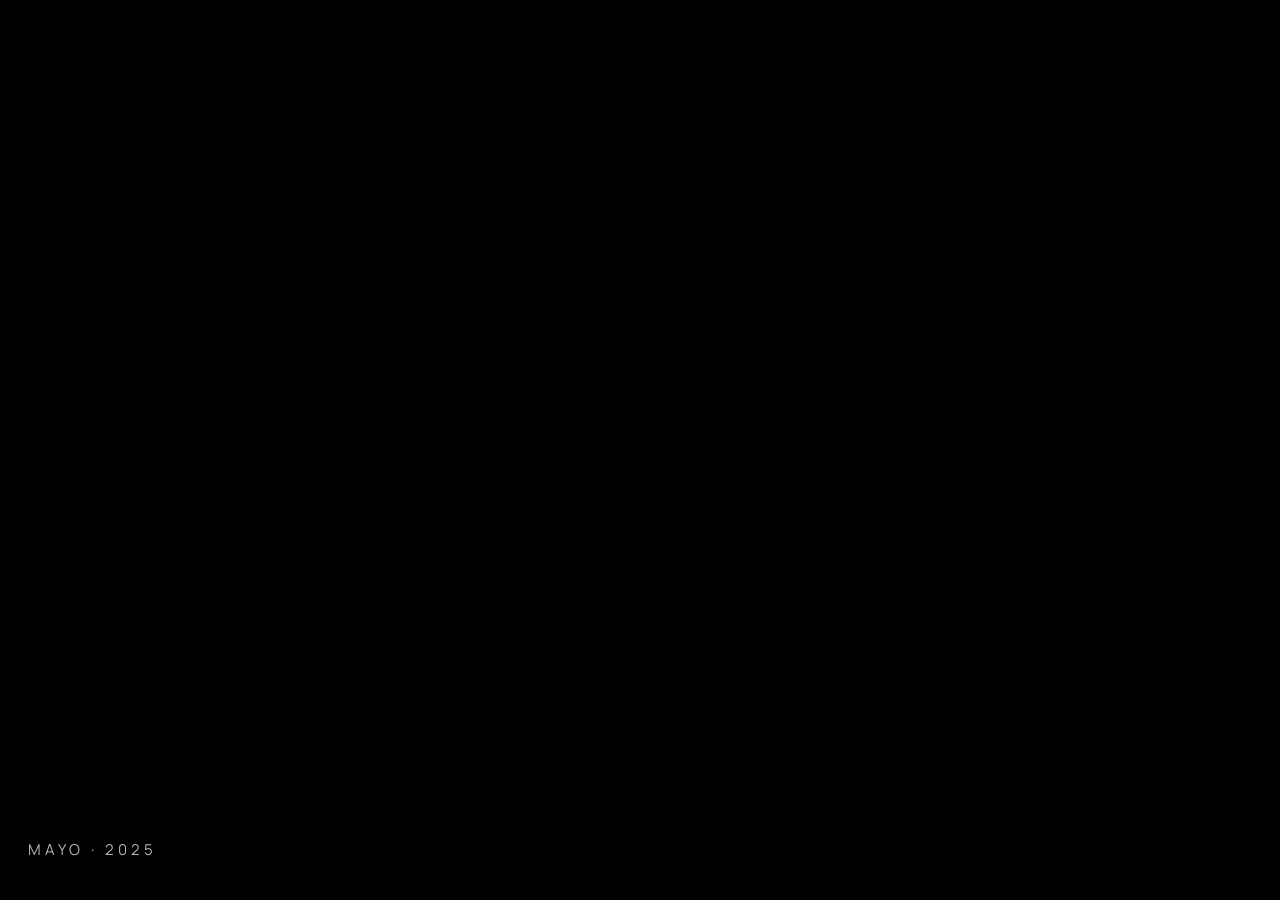
==== commit fbff102c: "Add WebGL transition effect from webGLImageTransitions - Integrated WebGL transition engine based on" ====
--- a/index.html
+++ b/index.html
@@ -30,6 +30,9 @@
     <link
         rel="stylesheet"
         href="style.css">
+
+    <!-- Three.js for WebGL transitions -->
+    <script src="https://cdnjs.cloudflare.com/ajax/libs/three.js/r128/three.min.js"></script>
 
 </head>
 
@@ -79,6 +82,7 @@
 
     </main>
 
+    <script src="webgl-transition.js"></script>
     <script src="app.js"></script>
 
 </body>
--- a/style.css
+++ b/style.css
@@ -32,16 +32,32 @@
 
 }
 
+body{
+
+    touch-action:pan-y;
+
+    overscroll-behavior:none;
+
+    user-select:none;
+
+}
+
 /* ==========================================================
    APP
 ========================================================== */
 
 #app{
 
-    width:100vw;
-    height:100vh;
-
-    background:#000;
+    position:fixed;
+
+    inset:0;
+
+    width:100%;
+    height:100dvh;
+
+    background:#000;
+
+    overflow:hidden;
 
 }
 
@@ -70,6 +86,8 @@
 
     inset:0;
 
+    overflow:hidden;
+
     background:#000;
 
 }
@@ -86,14 +104,17 @@
 
     background:#000;
 
-}
-
-/* ==========================================================
-   FOTO / VIDEO
-========================================================== */
-
-#media img,
-#media video{
+    overflow:hidden;
+
+}
+
+/* ==========================================================
+   IMÁGENES / VIDEO
+========================================================== */
+
+#primaryImage,
+#secondaryImage,
+#video{
 
     position:absolute;
 
@@ -106,9 +127,31 @@
 
     object-position:center center;
 
+    display:none;
+
+    background:#000;
+
     user-select:none;
 
     -webkit-user-drag:none;
+
+}
+
+#primaryImage{
+
+    z-index:1;
+
+}
+
+#secondaryImage{
+
+    z-index:2;
+
+}
+
+#video{
+
+    z-index:3;
 
 }
 
@@ -124,80 +167,59 @@
     right:0;
     bottom:0;
 
+    z-index:20;
+
+    display:flex;
+
+    flex-direction:column;
+
+    justify-content:flex-end;
+
     padding:
-
         64px
         28px
-        calc(env(safe-area-inset-bottom,0px) + 44px)
+        calc(env(safe-area-inset-bottom,0px) + 40px)
         28px;
 
-    display:flex;
-
-    flex-direction:column;
-
-    justify-content:flex-end;
-
-    background:
-
-        linear-gradient(
-
-            to top,
-
-            rgba(0,0,0,.82) 0%,
-
-            rgba(0,0,0,.45) 35%,
-
-            rgba(0,0,0,.15) 65%,
-
-            rgba(0,0,0,0) 100%
-
-        );
+    background:linear-gradient(
+        to top,
+        rgba(0,0,0,.82) 0%,
+        rgba(0,0,0,.45) 35%,
+        rgba(0,0,0,.15) 65%,
+        rgba(0,0,0,0) 100%
+    );
 
     pointer-events:none;
 
 }
 
 /* ==========================================================
-   TÍTULO
+   TÍTULOS
 ========================================================== */
 
 #title{
 
-    font-size:clamp(38px,8vw,60px);
+    font-size:clamp(36px,8vw,58px);
 
     font-weight:300;
 
     line-height:1;
 
-    letter-spacing:-1px;
-
-    margin-bottom:10px;
-
-    text-shadow:
-
-        0 2px 16px rgba(0,0,0,.45);
-
-}
-
-/* ==========================================================
-   UBICACIÓN
-========================================================== */
+    margin-bottom:12px;
+
+    text-shadow:0 2px 16px rgba(0,0,0,.45);
+
+}
 
 #location{
 
     font-size:18px;
 
-    font-weight:400;
+    margin-bottom:8px;
 
     opacity:.90;
 
-    margin-bottom:8px;
-
-}
-
-/* ==========================================================
-   FECHA
-========================================================== */
+}
 
 #date{
 
@@ -210,108 +232,6 @@
     opacity:.70;
 
 }
-
-/* ==========================================================
-   PRELOAD
-========================================================== */
-
-#preload{
-
-    position:absolute;
-
-    inset:0;
-
-    visibility:hidden;
-
-    pointer-events:none;
-
-}
-
-/* ==========================================================
-   FADE
-========================================================== */
-
-#fade{
-
-    position:absolute;
-
-    inset:0;
-
-    background:#000;
-
-    opacity:1;
-
-    pointer-events:none;
-
-    transition:opacity .65s ease;
-
-    z-index:999;
-
-}
-
-body.ready #fade{
-
-    opacity:0;
-
-}
-
-/* ==========================================================
-   TRANSICIONES
-========================================================== */
-
-#page{
-
-    opacity:1;
-
-    transform:translateX(0);
-
-    transition:
-
-        opacity .30s ease,
-
-        transform .30s ease;
-
-}
-
-#page.next{
-
-    transform:translateX(-32px);
-
-    opacity:0;
-
-}
-
-#page.prev{
-
-    transform:translateX(32px);
-
-    opacity:0;
-
-}
-
-/* ==========================================================
-   RENDIMIENTO
-========================================================== */
-
-#page,
-#media,
-#media img,
-#media video{
-
-    will-change:
-
-        transform,
-        opacity;
-
-    backface-visibility:hidden;
-
-    transform:translateZ(0);
-
-}
-
-/* ==========================================================
-   TEXTO VACÍO
-========================================================== */
 
 #title:empty,
 #location:empty,
@@ -322,33 +242,42 @@
 }
 
 /* ==========================================================
-   INTERACCIÓN
-========================================================== */
-
-body{
-
-    touch-action:pan-y;
-
-    overscroll-behavior:none;
-
-    cursor:default;
-
-    user-select:none;
-
-}
-
-/* ==========================================================
-   MEDIA
-========================================================== */
-
-img,
-video{
-
-    display:block;
-
-    max-width:none;
-
-    border:0;
+   FADE
+========================================================== */
+
+#fade{
+
+    position:absolute;
+
+    inset:0;
+
+    z-index:100;
+
+    background:#000;
+
+    opacity:1;
+
+    pointer-events:none;
+
+    transition:opacity .45s ease;
+
+}
+
+body.ready #fade{
+
+    opacity:0;
+
+}
+
+/* ==========================================================
+   TRANSICIONES
+========================================================== */
+
+#primaryImage,
+#secondaryImage{
+
+    transition:
+        opacity .25s ease;
 
 }
 
@@ -376,4 +305,5 @@
 
 /* ==========================================================
    FIN
-========================================================== */+========================================================== */
+
